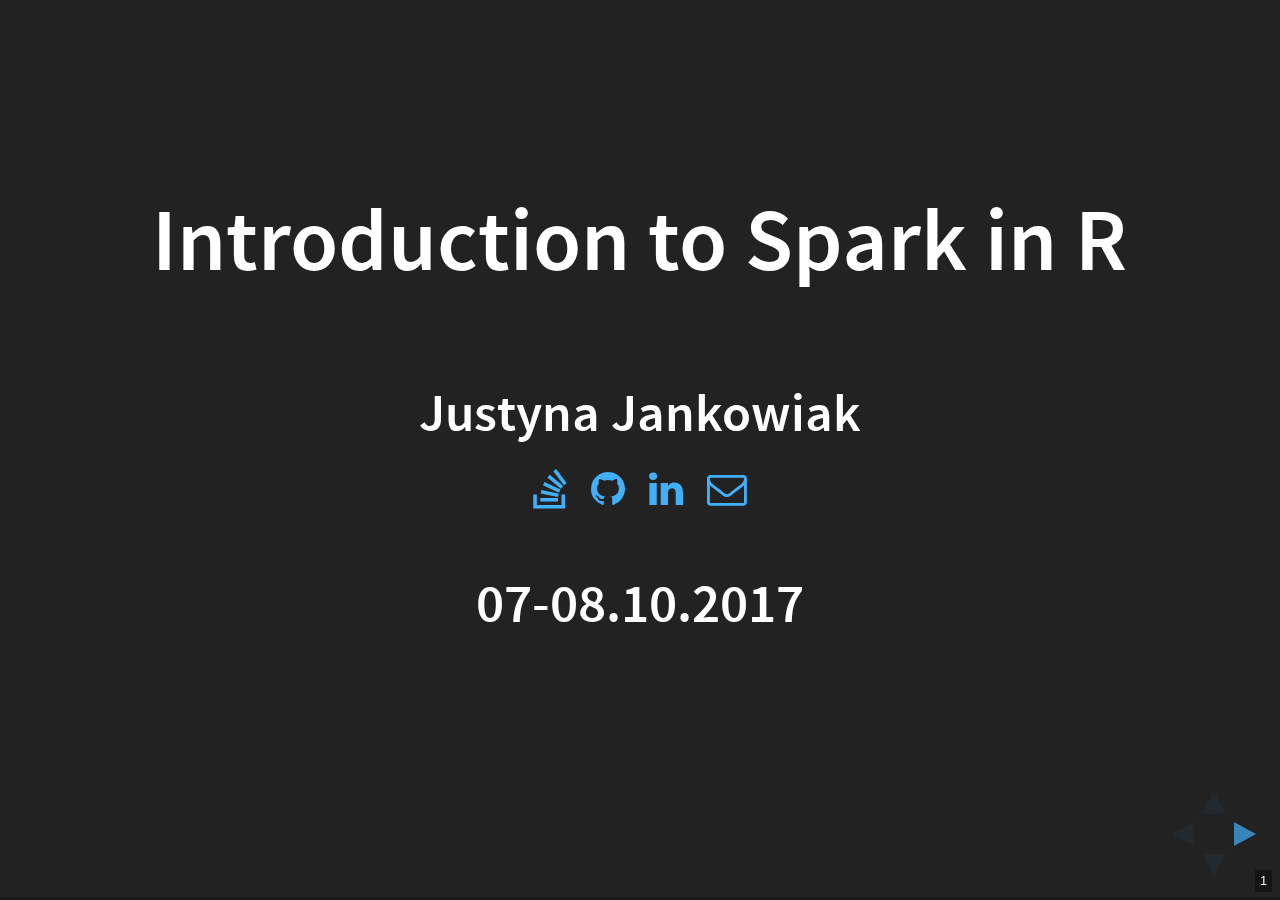
==== presentation/index.html @ 6b600271 "first commit" ====
<!DOCTYPE html>
<html>
<head>
  <meta charset="utf-8">
  <meta name="generator" content="pandoc">
  <meta name="author" content="" />
  <title>Introduction to Spark in R</title>
  <meta name="apple-mobile-web-app-capable" content="yes">
  <meta name="apple-mobile-web-app-status-bar-style" content="black-translucent">
  <meta name="viewport" content="width=device-width, initial-scale=1.0, maximum-scale=1.0, user-scalable=no, minimal-ui">
  <link rel="stylesheet" href="index_files/reveal.js-3.3.0.1/css/reveal.css"/>


<style type="text/css">
div.sourceCode { overflow-x: auto; }
table.sourceCode, tr.sourceCode, td.lineNumbers, td.sourceCode {
  margin: 0; padding: 0; vertical-align: baseline; border: none; }
table.sourceCode { width: 100%; line-height: 100%; }
td.lineNumbers { text-align: right; padding-right: 4px; padding-left: 4px; color: #aaaaaa; border-right: 1px solid #aaaaaa; }
td.sourceCode { padding-left: 5px; }
code > span.kw { color: #007020; font-weight: bold; } /* Keyword */
code > span.dt { color: #902000; } /* DataType */
code > span.dv { color: #40a070; } /* DecVal */
code > span.bn { color: #40a070; } /* BaseN */
code > span.fl { color: #40a070; } /* Float */
code > span.ch { color: #4070a0; } /* Char */
code > span.st { color: #4070a0; } /* String */
code > span.co { color: #60a0b0; font-style: italic; } /* Comment */
code > span.ot { color: #007020; } /* Other */
code > span.al { color: #ff0000; font-weight: bold; } /* Alert */
code > span.fu { color: #06287e; } /* Function */
code > span.er { color: #ff0000; font-weight: bold; } /* Error */
code > span.wa { color: #60a0b0; font-weight: bold; font-style: italic; } /* Warning */
code > span.cn { color: #880000; } /* Constant */
code > span.sc { color: #4070a0; } /* SpecialChar */
code > span.vs { color: #4070a0; } /* VerbatimString */
code > span.ss { color: #bb6688; } /* SpecialString */
code > span.im { } /* Import */
code > span.va { color: #19177c; } /* Variable */
code > span.cf { color: #007020; font-weight: bold; } /* ControlFlow */
code > span.op { color: #666666; } /* Operator */
code > span.bu { } /* BuiltIn */
code > span.ex { } /* Extension */
code > span.pp { color: #bc7a00; } /* Preprocessor */
code > span.at { color: #7d9029; } /* Attribute */
code > span.do { color: #ba2121; font-style: italic; } /* Documentation */
code > span.an { color: #60a0b0; font-weight: bold; font-style: italic; } /* Annotation */
code > span.cv { color: #60a0b0; font-weight: bold; font-style: italic; } /* CommentVar */
code > span.in { color: #60a0b0; font-weight: bold; font-style: italic; } /* Information */
</style>

<link rel="stylesheet" href="index_files/reveal.js-3.3.0.1/css/theme/black.css" id="theme">

<style type="text/css">
.reveal section img {
  background: rgba(255, 255, 255, 0.85);
}
</style>

  <!-- some tweaks to reveal css -->
  <style type="text/css">
    .reveal h1 { font-size: 2.0em; }
    .reveal h2 { font-size: 1.5em;  }
    .reveal h3 { font-size: 1.25em;	}
    .reveal h4 { font-size: 1em;	}

    .reveal .slides>section,
    .reveal .slides>section>section {
      padding: 0px 0px;
    }



    .reveal table {
      border-width: 1px;
      border-spacing: 2px;
      border-style: dotted;
      border-color: gray;
      border-collapse: collapse;
      font-size: 0.7em;
    }

    .reveal table th {
      border-width: 1px;
      padding-left: 10px;
      padding-right: 25px;
      font-weight: bold;
      border-style: dotted;
      border-color: gray;
    }

    .reveal table td {
      border-width: 1px;
      padding-left: 10px;
      padding-right: 25px;
      border-style: dotted;
      border-color: gray;
    }


  </style>

    <style type="text/css">code{white-space: pre;}</style>


<!-- Printing and PDF exports -->
<script id="paper-css" type="application/dynamic-css">

/* Default Print Stylesheet Template
   by Rob Glazebrook of CSSnewbie.com
   Last Updated: June 4, 2008

   Feel free (nay, compelled) to edit, append, and
   manipulate this file as you see fit. */


@media print {

	/* SECTION 1: Set default width, margin, float, and
	   background. This prevents elements from extending
	   beyond the edge of the printed page, and prevents
	   unnecessary background images from printing */
	html {
		background: #fff;
		width: auto;
		height: auto;
		overflow: visible;
	}
	body {
		background: #fff;
		font-size: 20pt;
		width: auto;
		height: auto;
		border: 0;
		margin: 0 5%;
		padding: 0;
		overflow: visible;
		float: none !important;
	}

	/* SECTION 2: Remove any elements not needed in print.
	   This would include navigation, ads, sidebars, etc. */
	.nestedarrow,
	.controls,
	.fork-reveal,
	.share-reveal,
	.state-background,
	.reveal .progress,
	.reveal .backgrounds {
		display: none !important;
	}

	/* SECTION 3: Set body font face, size, and color.
	   Consider using a serif font for readability. */
	body, p, td, li, div {
		font-size: 20pt!important;
		font-family: Georgia, "Times New Roman", Times, serif !important;
		color: #000;
	}

	/* SECTION 4: Set heading font face, sizes, and color.
	   Differentiate your headings from your body text.
	   Perhaps use a large sans-serif for distinction. */
	h1,h2,h3,h4,h5,h6 {
		color: #000!important;
		height: auto;
		line-height: normal;
		font-family: Georgia, "Times New Roman", Times, serif !important;
		text-shadow: 0 0 0 #000 !important;
		text-align: left;
		letter-spacing: normal;
	}
	/* Need to reduce the size of the fonts for printing */
	h1 { font-size: 28pt !important;  }
	h2 { font-size: 24pt !important; }
	h3 { font-size: 22pt !important; }
	h4 { font-size: 22pt !important; font-variant: small-caps; }
	h5 { font-size: 21pt !important; }
	h6 { font-size: 20pt !important; font-style: italic; }

	/* SECTION 5: Make hyperlinks more usable.
	   Ensure links are underlined, and consider appending
	   the URL to the end of the link for usability. */
	a:link,
	a:visited {
		color: #000 !important;
		font-weight: bold;
		text-decoration: underline;
	}
	/*
	.reveal a:link:after,
	.reveal a:visited:after {
		content: " (" attr(href) ") ";
		color: #222 !important;
		font-size: 90%;
	}
	*/


	/* SECTION 6: more reveal.js specific additions by @skypanther */
	ul, ol, div, p {
		visibility: visible;
		position: static;
		width: auto;
		height: auto;
		display: block;
		overflow: visible;
		margin: 0;
		text-align: left !important;
	}
	.reveal pre,
	.reveal table {
		margin-left: 0;
		margin-right: 0;
	}
	.reveal pre code {
		padding: 20px;
		border: 1px solid #ddd;
	}
	.reveal blockquote {
		margin: 20px 0;
	}
	.reveal .slides {
		position: static !important;
		width: auto !important;
		height: auto !important;

		left: 0 !important;
		top: 0 !important;
		margin-left: 0 !important;
		margin-top: 0 !important;
		padding: 0 !important;
		zoom: 1 !important;

		overflow: visible !important;
		display: block !important;

		text-align: left !important;
		-webkit-perspective: none;
		   -moz-perspective: none;
		    -ms-perspective: none;
		        perspective: none;

		-webkit-perspective-origin: 50% 50%;
		   -moz-perspective-origin: 50% 50%;
		    -ms-perspective-origin: 50% 50%;
		        perspective-origin: 50% 50%;
	}
	.reveal .slides section {
		visibility: visible !important;
		position: static !important;
		width: auto !important;
		height: auto !important;
		display: block !important;
		overflow: visible !important;

		left: 0 !important;
		top: 0 !important;
		margin-left: 0 !important;
		margin-top: 0 !important;
		padding: 60px 20px !important;
		z-index: auto !important;

		opacity: 1 !important;

		page-break-after: always !important;

		-webkit-transform-style: flat !important;
		   -moz-transform-style: flat !important;
		    -ms-transform-style: flat !important;
		        transform-style: flat !important;

		-webkit-transform: none !important;
		   -moz-transform: none !important;
		    -ms-transform: none !important;
		        transform: none !important;

		-webkit-transition: none !important;
		   -moz-transition: none !important;
		    -ms-transition: none !important;
		        transition: none !important;
	}
	.reveal .slides section.stack {
		padding: 0 !important;
	}
	.reveal section:last-of-type {
		page-break-after: avoid !important;
	}
	.reveal section .fragment {
		opacity: 1 !important;
		visibility: visible !important;

		-webkit-transform: none !important;
		   -moz-transform: none !important;
		    -ms-transform: none !important;
		        transform: none !important;
	}
	.reveal section img {
		display: block;
		margin: 15px 0px;
		background: rgba(255,255,255,1);
		border: 1px solid #666;
		box-shadow: none;
	}

	.reveal section small {
		font-size: 0.8em;
	}

}  
</script>


<script id="pdf-css" type="application/dynamic-css">
    
/**
 * This stylesheet is used to print reveal.js
 * presentations to PDF.
 *
 * https://github.com/hakimel/reveal.js#pdf-export
 */

* {
	-webkit-print-color-adjust: exact;
}

body {
	margin: 0 auto !important;
	border: 0;
	padding: 0;
	float: none !important;
	overflow: visible;
}

html {
	width: 100%;
	height: 100%;
	overflow: visible;
}

/* Remove any elements not needed in print. */
.nestedarrow,
.reveal .controls,
.reveal .progress,
.reveal .playback,
.reveal.overview,
.fork-reveal,
.share-reveal,
.state-background {
	display: none !important;
}

h1, h2, h3, h4, h5, h6 {
	text-shadow: 0 0 0 #000 !important;
}

.reveal pre code {
	overflow: hidden !important;
	font-family: Courier, 'Courier New', monospace !important;
}

ul, ol, div, p {
	visibility: visible;
	position: static;
	width: auto;
	height: auto;
	display: block;
	overflow: visible;
	margin: auto;
}
.reveal {
	width: auto !important;
	height: auto !important;
	overflow: hidden !important;
}
.reveal .slides {
	position: static;
	width: 100%;
	height: auto;

	left: auto;
	top: auto;
	margin: 0 !important;
	padding: 0 !important;

	overflow: visible;
	display: block;

	-webkit-perspective: none;
	   -moz-perspective: none;
	    -ms-perspective: none;
	        perspective: none;

	-webkit-perspective-origin: 50% 50%; /* there isn't a none/auto value but 50-50 is the default */
	   -moz-perspective-origin: 50% 50%;
	    -ms-perspective-origin: 50% 50%;
	        perspective-origin: 50% 50%;
}

.reveal .slides section {
	page-break-after: always !important;

	visibility: visible !important;
	position: relative !important;
	display: block !important;
	position: relative !important;

	margin: 0 !important;
	padding: 0 !important;
	box-sizing: border-box !important;
	min-height: 1px;

	opacity: 1 !important;

	-webkit-transform-style: flat !important;
	   -moz-transform-style: flat !important;
	    -ms-transform-style: flat !important;
	        transform-style: flat !important;

	-webkit-transform: none !important;
	   -moz-transform: none !important;
	    -ms-transform: none !important;
	        transform: none !important;
}

.reveal section.stack {
	margin: 0 !important;
	padding: 0 !important;
	page-break-after: avoid !important;
	height: auto !important;
	min-height: auto !important;
}

.reveal img {
	box-shadow: none;
}

.reveal .roll {
	overflow: visible;
	line-height: 1em;
}

/* Slide backgrounds are placed inside of their slide when exporting to PDF */
.reveal section .slide-background {
	display: block !important;
	position: absolute;
	top: 0;
	left: 0;
	width: 100%;
	z-index: -1;
}

/* All elements should be above the slide-background */
.reveal section>* {
	position: relative;
	z-index: 1;
}

/* Display slide speaker notes when 'showNotes' is enabled */
.reveal .speaker-notes-pdf {
	display: block;
	width: 100%;
	max-height: none;
	left: auto;
	top: auto;
	z-index: 100;
}

/* Display slide numbers when 'slideNumber' is enabled */
.reveal .slide-number-pdf {
	display: block;
	position: absolute;
	font-size: 14px;
}

</script>


<script>
var style = document.createElement( 'style' );
style.type = 'text/css';
var style_script_id = window.location.search.match( /print-pdf/gi ) ? 'pdf-css' : 'paper-css';
var style_script = document.getElementById(style_script_id).text;
style.innerHTML = style_script;
document.getElementsByTagName('head')[0].appendChild(style);
</script>

    <link href="index_files/font-awesome-4.5.0/css/font-awesome.min.css" rel="stylesheet" />
</head>
<body>
  <div class="reveal">
    <div class="slides">

<section>
    <h1 class="title">Introduction to Spark in R</h1>
  <h1 class="subtitle"><small><br>Justyna Jankowiak</small></h1>
    <h2 class="author"><small> <a href='https://stackoverflow.com/users/3477789/jjankowiak'><i class='fa fa-stack-overflow'></i></a>   <a href='https://github.com/jjankowiak'><i class='fa fa-github'></i></a>   <a href='https://www.linkedin.com/in/justynajankowiak/'><i class='fa fa-linkedin'></i></a>   <a href='mailto:just.jankowiak@gmail.com'><i class='fa fa-envelope-o'></i></a> </small><br></h2>
    <h3 class="date">07-08.10.2017</h3>
</section>

<section><section id="what-can-be-called-an-r-application" class="titleslide slide level1"><h1>What can be called an <br> (R) application?</h1></section><section id="what-can-be-called-an-r-application-1" class="slide level2">
<h1>What can be called an <br> (R) application?</h1>
<blockquote>
<p>An application program is a computer program designed to perform a group of coordinated functions, tasks, or activities for the benefit of the user.</p>
</blockquote>
<p>a spreadsheet, a web browser, a media player…</p>
<p>or an R executable code!</p>
<div class="sourceCode"><pre class="sourceCode r"><code class="sourceCode r"><span class="kw">source</span>(<span class="st">&#39;01_read_data.R&#39;</span>)
<span class="kw">source</span>(<span class="st">&#39;02_data_everything.R&#39;</span>)
<span class="kw">source</span>(<span class="st">&#39;03_send_data.R&#39;</span>)</code></pre></div>
</section></section>
<section><section id="what-is-the-development-speed-of-main-r-packages" class="titleslide slide level1"><h1>What is the development speed of main <br> R packages?</h1></section><section id="speed-of-r-development" class="slide level2">
<h1>Speed of R development?</h1>
<p><img src="https://raw.githubusercontent.com/MarcinKosinski/eRka10/master/img/speed2.png" alt="Thanks" /></p>
<p>Source: <a href="https://www.r-bloggers.com/why-should-you-backup-your-r-objects/">Why should you backup your R objects?</a> by <a href="http://github.com/pbiecek/">pbiecek</a></p>
</section><section id="speed-of-r-development-1" class="slide level2">
<h1>Speed of R development?</h1>
<p><img src="https://raw.githubusercontent.com/MarcinKosinski/eRka10/master/img/speed1.png" alt="Thanks" /></p>
<p>Source: <a href="https://www.r-bloggers.com/why-should-you-backup-your-r-objects/">Why should you backup your R objects?</a> by <a href="http://github.com/pbiecek/">pbiecek</a></p>
</section></section>
<section><section id="problems-of-using-r-applications" class="titleslide slide level1"><h1>Problems of using <br> (R) applications?</h1></section><section id="problems-of-using-r-applications-1" class="slide level2">
<h1>Problems of using <br> (R) applications?</h1>
<p><small> Are used in various environments on different platforms (development/production). <br> Each might have different</p>
<ul>
<li>base version of R</li>
<li>versions of R packages</li>
<li>versions of dependent software (java/spark)</li>
<li>global system variables</li>
</ul>
<p><strong>or lack of them</strong> </small></p>
<div class="sourceCode"><pre class="sourceCode r"><code class="sourceCode r"><span class="kw">data.frame</span>(
  <span class="dt">value =</span> <span class="kw">Sys.getenv</span>(
    <span class="kw">c</span>(<span class="st">&#39;JAVA_HOME&#39;</span>, <span class="st">&#39;LANG&#39;</span>, <span class="st">&#39;HADOOP_CONF_DIR&#39;</span>)))</code></pre></div>
<pre><code>##                       value
## JAVA_HOME                  
## LANG            en_US.UTF-8
## HADOOP_CONF_DIR</code></pre>
</section><section id="problems-of-using-r-applications-2" class="slide level2">
<h1>Problems of using <br> (R) applications?</h1>
<p><small> <a href="http://stackoverflow.com/questions/28432607/pandoc-version-1-12-3-or-higher-is-required-and-was-not-found-r-shiny"><i class='fa fa-stack-overflow'></i> pandoc version 1.12.3 or higher is required and was not found (R shiny)</a> </small></p>
<div class="sourceCode"><pre class="sourceCode r"><code class="sourceCode r"><span class="co"># pandoc version 1.12.3 or higher is required and was not found.</span></code></pre></div>
<p><a href="https://hub.docker.com/r/rocker/shiny/">rocker/shiny</a></p>
<div class="sourceCode"><pre class="sourceCode r"><code class="sourceCode r"><span class="kw">Sys.setenv</span>(<span class="dt">RSTUDIO_PANDOC=</span><span class="st">&quot;/opt/shiny-server/ext/pandoc&quot;</span>)</code></pre></div>
<div class="sourceCode"><pre class="sourceCode r"><code class="sourceCode r"><span class="kw">Sys.getenv</span>(<span class="st">&#39;RSTUDIO_PANDOC&#39;</span>)</code></pre></div>
<pre><code>## [1] &quot;/usr/lib/rstudio/bin/pandoc&quot;</code></pre>
<p><small> <a href="https://github.com/rocker-org/shiny/issues/17"><i class='fa fa-github'></i> rmarkdown::render freezes because pandoc freezes when LC_ALL and LANG are unset</a> </small></p>
</section><section id="problems-of-using-r-applications-3" class="slide level2">
<h1>Problems of using <br> (R) applications?</h1>
<p>Code example - <a href="http://stackoverflow.com/questions/39231807/cant-gather-tibble-in-r"><i class='fa fa-stack-overflow'></i> Can’t gather tibble in R</a></p>
<div class="sourceCode"><pre class="sourceCode r"><code class="sourceCode r"><span class="kw">library</span>(tidyr) <span class="co"># dplyr 0.4.2</span>
iris %&gt;%
<span class="st">  </span><span class="kw">select</span>(-Sepal.Width) %&gt;%
<span class="st">  </span><span class="kw">gather</span>(Species) %&gt;%<span class="st"> </span>head
  Species      Species value
<span class="dv">1</span>  setosa Sepal.Length   <span class="fl">5.1</span>
<span class="dv">2</span>  setosa Sepal.Length   <span class="fl">4.9</span>
<span class="dv">3</span>  setosa Sepal.Length   <span class="fl">4.7</span>
<span class="dv">4</span>  setosa Sepal.Length   <span class="fl">4.6</span>
<span class="dv">5</span>  setosa Sepal.Length   <span class="fl">5.0</span>
<span class="dv">6</span>  setosa Sepal.Length   <span class="fl">5.4</span></code></pre></div>
<div class="sourceCode"><pre class="sourceCode r"><code class="sourceCode r"><span class="kw">library</span>(tidyr) <span class="co"># dplyr 0.4.3</span>
Error:<span class="st"> </span>Each variable must have a unique name.
Problem variables:<span class="st"> &#39;Species&#39;</span></code></pre></div>
</section><section id="problems-of-using-r-applications-4" class="slide level2">
<h1>Problems of using <br> (R) applications?</h1>
<p>Object example</p>
<p><small>created in one version of ggplot can’t be printed in another.</small></p>
<div class="sourceCode"><pre class="sourceCode r"><code class="sourceCode r"><span class="kw">library</span>(ggplot2)
<span class="kw">library</span>(archivist)
archivist::<span class="kw">aread</span>(<span class="st">&#39;pbiecek/archivist/scripts/packDev/923ec99f79cce099408d4973471dd30d&#39;</span>)</code></pre></div>
<div class="sourceCode"><pre class="sourceCode r"><code class="sourceCode r">Error in <span class="kw">FUN</span>(X[[i]], ...) :<span class="st"> </span>attempt to apply non-function
<span class="dv">5</span>. <span class="kw">FUN</span>(X[[i]], ...)
<span class="dv">4</span>. <span class="kw">lapply</span>(layers, function(y) y$<span class="kw">layer_data</span>(plot$data))
<span class="dv">3</span>. <span class="kw">ggplot_build</span>(x)
<span class="dv">2</span>. <span class="kw">print.ggplot</span>(x)
<span class="dv">1</span>. function (x, ...) <span class="kw">UseMethod</span>(<span class="st">&quot;print&quot;</span>)(x)</code></pre></div>
<p><small> <a href="https://github.com/pbiecek/archivist/blob/master/R/restoreLibraries.R"><i class='fa fa-github'></i> Small solution is to restore libraries from session in which the object was created.</a> </small></p>
</section><section id="problems-of-using-r-applications-5" class="slide level2">
<h1>Problems of using <br> (R) applications?</h1>
<p>Dependent software example</p>
<p><small> <a href="http://stackoverflow.com/questions/30394563/cant-install-git2r-nor-devtools-r-packages-on-centos-7-0-64-bit"><i class='fa fa-stack-overflow'></i> Can’t install git2r nor devtools R packages on centOS 7.0 64 bit</a> </small></p>
<div class="sourceCode"><pre class="sourceCode bash"><code class="sourceCode bash"><span class="kw">configure</span>: error: OpenSSL library required
<span class="kw">See</span> <span class="kw">`config.log</span><span class="st">&#39; for more details</span>
<span class="st">ERROR: configuration failed for package ‘git2r’</span>
<span class="st">* removing ‘/usr/lib64/R/library/git2r’</span>
<span class="st">ERROR: dependency ‘git2r’ is not available for package ‘devtools’</span>
<span class="st">* removing ‘/usr/lib64/R/library/devtools’</span></code></pre></div>
<p>Lack of OpenSSL</p>
<div class="sourceCode"><pre class="sourceCode bash"><code class="sourceCode bash"><span class="kw">yum</span> install openssl-devel</code></pre></div>
</section></section>
<section><section id="docker" class="titleslide slide level1"><h1>Docker</h1></section><section id="what-is-docker" class="slide level2">
<h1>What is Docker?</h1>
<p>Package your application into a standardized unit for software development</p>
<blockquote>
<p>Docker containers wrap a piece of software in a complete filesystem that contains everything needed to run: code, runtime, system tools, system libraries – anything that can be installed on a server. This guarantees that the software will always run the same, regardless of its environment.</p>
</blockquote>
</section><section id="dockers-architecture" class="slide level2">
<h1>Docker’s architecture</h1>
<p><img src="https://raw.githubusercontent.com/MarcinKosinski/eRka10/master/img/docker2.svg" alt="Thanks" /></p>
<p>Source: <a href="https://docs.docker.com/engine/understanding-docker/#/what-is-docker-s-architecture">What is Docker’s architecture?</a></p>
</section><section id="basic-commands" class="slide level2">
<h1>Basic commands</h1>
<div class="sourceCode"><pre class="sourceCode bash"><code class="sourceCode bash"><span class="kw">docker</span> build -t tag path <span class="co"># build locally</span>
<span class="kw">docker</span> push -t <span class="co"># to Docker registry</span>
<span class="kw">docker</span> pull -t
<span class="kw">docker</span> run -it / -d <span class="co"># run Docker</span>
<span class="kw">docker</span> images <span class="co"># show downloaded Dockers</span>
<span class="kw">docker</span> ps <span class="co"># show running Dockers</span>
<span class="kw">docker</span> rmi <span class="co"># remove Docker</span></code></pre></div>
</section></section>
<section><section id="what-might-be-rocker" class="titleslide slide level1"><h1>What might be Rocker?</h1></section><section id="using-useful-rockersdockers" class="slide level2">
<h1>Using (useful) Rockers/Dockers</h1>
<p><small> Because using is simple than creating. </small></p>
<p><a href="https://www.bioconductor.org/help/docker/">Docker containers for Bioconductor</a></p>
<div class="sourceCode"><pre class="sourceCode bash"><code class="sourceCode bash"><span class="kw">docker</span> run -ti bioconductor/devel_base R</code></pre></div>
<p><a href="https://hub.docker.com/u/rocker/">Rocker - R configurations for Docker</a></p>
<div class="sourceCode"><pre class="sourceCode bash"><code class="sourceCode bash"><span class="kw">docker</span> run -d -p 8787:8787 rocker/rstudio</code></pre></div>
<div class="sourceCode"><pre class="sourceCode bash"><code class="sourceCode bash"><span class="kw">docker</span> run -d -p 80:3838 \
    -v /srv/shinyapps/:/srv/shiny-server/ \
    -v /srv/shinylog/:/var/log/ \
    rocker/shiny</code></pre></div>
</section><section id="creating-dockersrockers" class="slide level2">
<h1>Creating Dockers/Rockers</h1>
<p><a href="https://hub.docker.com/r/rocker/hadleyverse/~/dockerfile/">rocker/hadleyverse/Dockerfile</a></p>
<p>rocker/rstudio</p>
<div class="sourceCode"><pre class="sourceCode bash"><code class="sourceCode bash"><span class="co">## Start with the official rocker image providing &#39;base R&#39;</span>
<span class="kw">FROM</span> r-base:latest
<span class="kw">...</span></code></pre></div>
<p>rocker/r-base</p>
<div class="sourceCode"><pre class="sourceCode bash"><code class="sourceCode bash"><span class="kw">FROM</span> debian:testing</code></pre></div>
</section><section id="bigger-example" class="slide level2">
<h1>Bigger example</h1>
<p><small><a href="http://mi2.mini.pw.edu.pl:3838/CzasDojazdu/en/">CzasDojazdu</a> - <a href="https://github.com/mi2-warsaw/CzasDojazdu/blob/master/Dockerfile">Dockerfile</a></small></p>
<div class="sourceCode"><pre class="sourceCode bash"><code class="sourceCode bash"><span class="kw">FROM</span> rocker/hadleyverse:latest
<span class="kw">MAINTAINER</span> Marcin Kosiński <span class="st">&quot;m.p.kosinski@gmail.com&quot;</span>
<span class="kw">RUN</span> R -e <span class="st">&quot;install.packages(&#39;shinydashboard&#39;,</span>
<span class="st">                repos=&#39;https://cran.rstudio.com/&#39;)&quot;</span>
<span class="kw">...</span>
<span class="kw">RUN</span> mkdir -p app/Rscripts app/dane app/dicts

<span class="kw">ADD</span> Rscripts /app/Rscripts
<span class="kw">ADD</span> dane /app/dane
<span class="kw">ADD</span> dicts /app/dicts
<span class="kw">ADD</span> 000_runme.R /app/

<span class="kw">VOLUME</span> /srv/shiny-server/CzasDojazdu/
<span class="kw">WORKDIR</span> /app
<span class="kw">CMD</span> R -f /app/000_runme.R</code></pre></div>
</section><section id="overall-benefits" class="slide level2">
<h1>Overall benefits</h1>
<p><img src="https://raw.githubusercontent.com/MarcinKosinski/eRka10/master/img/docker1.jpg" alt="Thanks" /></p>
</section></section>
<section><section id="get-started-with-docker" class="titleslide slide level1"><h1><a href="https://www.docker.com/products/docker#/linux">Get started with Docker</a></h1></section><section id="get-started-with-docker-1" class="slide level2">
<h1><a href="https://www.docker.com/products/docker#/linux">Get started with Docker</a></h1>
<p><img src="https://raw.githubusercontent.com/MarcinKosinski/eRka10/master/img/thanks.png" alt="Thanks" /></p>
<p>More on R bloggers: <a href="https://www.r-bloggers.com/r-3-3-0-is-another-motivation-for-docker/">R 3.3.0 is another motivation for Docker</a></p>
</section><section id="potential-question---docker-vs-virtual-machine" class="slide level2">
<h1>Potential question - Docker vs Virtual Machine</h1>
<p><small> <a href="http://stackoverflow.com/questions/16047306/how-is-docker-different-from-a-normal-virtual-machine"><i class='fa fa-stack-overflow'></i> How is Docker different from a normal virtual machine?</a> </small></p>
<p><small> <a href="https://blog.docker.com/2016/05/vm-or-containers/"><i class='fa fa-comment'></i> So, when do you use a Container or VM?</a> </small></p>
<p><small> <a href="https://devops.com/2014/11/24/docker-vs-vms/"><i class='fa fa-comment'></i> Docker vs VMs</a> </small></p>
</section><section id="potential-question---docker-on-windows" class="slide level2">
<h1>Potential question - Docker on Windows</h1>
<p><small> <a href="https://docs.docker.com/engine/installation/windows/"><i class='fa fa-comment'></i> Docker for Windows</a> </small></p>
<p><small> <a href="https://docs.docker.com/docker-for-windows/"><i class='fa fa-comment'></i> Getting Started with Docker for Windows</a> </small></p>
</section></section>
    </div>
  </div>

  <script src="index_files/reveal.js-3.3.0.1/lib/js/head.min.js"></script>
  <script src="index_files/reveal.js-3.3.0.1/js/reveal.js"></script>

  <script>

      // Full list of configuration options available at:
      // https://github.com/hakimel/reveal.js#configuration
      Reveal.initialize({
        // Display the page number of the current slide
        slideNumber: true,
        // Push each slide change to the browser history
        history: true,
        // Vertical centering of slides
        center: true,
        // Opens links in an iframe preview overlay
        previewLinks: true,
        // Transition style
        transition: 'default', // none/fade/slide/convex/concave/zoom
        // Transition style for full page slide backgrounds
        backgroundTransition: 'default', // none/fade/slide/convex/concave/zoom



        // Optional reveal.js plugins
        dependencies: [
        ]
      });
    </script>
  <!-- dynamically load mathjax for compatibility with self-contained -->
  <script>
    (function () {
      var script = document.createElement("script");
      script.type = "text/javascript";
      script.src  = "https://mathjax.rstudio.com/latest/MathJax.js?config=TeX-AMS-MML_HTMLorMML";
      document.getElementsByTagName("head")[0].appendChild(script);
    })();
  </script>

<script>
  (function() {
    if (window.jQuery) {
      Reveal.addEventListener( 'slidechanged', function(event) {  
        window.jQuery(event.previousSlide).trigger('hidden');
        window.jQuery(event.currentSlide).trigger('shown');
      });
    }
  })();
</script>


  </body>
</html>
---- presentation/index_files/reveal.js-3.3.0.1/css/reveal.css ----
/*!
 * reveal.js
 * http://lab.hakim.se/reveal-js
 * MIT licensed
 *
 * Copyright (C) 2016 Hakim El Hattab, http://hakim.se
 */
/*********************************************
 * RESET STYLES
 *********************************************/
html, body, .reveal div, .reveal span, .reveal applet, .reveal object, .reveal iframe,
.reveal h1, .reveal h2, .reveal h3, .reveal h4, .reveal h5, .reveal h6, .reveal p, .reveal blockquote, .reveal pre,
.reveal a, .reveal abbr, .reveal acronym, .reveal address, .reveal big, .reveal cite, .reveal code,
.reveal del, .reveal dfn, .reveal em, .reveal img, .reveal ins, .reveal kbd, .reveal q, .reveal s, .reveal samp,
.reveal small, .reveal strike, .reveal strong, .reveal sub, .reveal sup, .reveal tt, .reveal var,
.reveal b, .reveal u, .reveal center,
.reveal dl, .reveal dt, .reveal dd, .reveal ol, .reveal ul, .reveal li,
.reveal fieldset, .reveal form, .reveal label, .reveal legend,
.reveal table, .reveal caption, .reveal tbody, .reveal tfoot, .reveal thead, .reveal tr, .reveal th, .reveal td,
.reveal article, .reveal aside, .reveal canvas, .reveal details, .reveal embed,
.reveal figure, .reveal figcaption, .reveal footer, .reveal header, .reveal hgroup,
.reveal menu, .reveal nav, .reveal output, .reveal ruby, .reveal section, .reveal summary,
.reveal time, .reveal mark, .reveal audio, .reveal video {
  margin: 0;
  padding: 0;
  border: 0;
  font-size: 100%;
  font: inherit;
  vertical-align: baseline; }

.reveal article, .reveal aside, .reveal details, .reveal figcaption, .reveal figure,
.reveal footer, .reveal header, .reveal hgroup, .reveal menu, .reveal nav, .reveal section {
  display: block; }

/*********************************************
 * GLOBAL STYLES
 *********************************************/
html,
body {
  width: 100%;
  height: 100%;
  overflow: hidden; }

body {
  position: relative;
  line-height: 1;
  background-color: #fff;
  color: #000; }

/*********************************************
 * VIEW FRAGMENTS
 *********************************************/
.reveal .slides section .fragment {
  opacity: 0;
  visibility: hidden;
  -webkit-transition: all .2s ease;
          transition: all .2s ease; }
  .reveal .slides section .fragment.visible {
    opacity: 1;
    visibility: visible; }

.reveal .slides section .fragment.grow {
  opacity: 1;
  visibility: visible; }
  .reveal .slides section .fragment.grow.visible {
    -webkit-transform: scale(1.3);
            transform: scale(1.3); }

.reveal .slides section .fragment.shrink {
  opacity: 1;
  visibility: visible; }
  .reveal .slides section .fragment.shrink.visible {
    -webkit-transform: scale(0.7);
            transform: scale(0.7); }

.reveal .slides section .fragment.zoom-in {
  -webkit-transform: scale(0.1);
          transform: scale(0.1); }
  .reveal .slides section .fragment.zoom-in.visible {
    -webkit-transform: none;
            transform: none; }

.reveal .slides section .fragment.fade-out {
  opacity: 1;
  visibility: visible; }
  .reveal .slides section .fragment.fade-out.visible {
    opacity: 0;
    visibility: hidden; }

.reveal .slides section .fragment.semi-fade-out {
  opacity: 1;
  visibility: visible; }
  .reveal .slides section .fragment.semi-fade-out.visible {
    opacity: 0.5;
    visibility: visible; }

.reveal .slides section .fragment.strike {
  opacity: 1;
  visibility: visible; }
  .reveal .slides section .fragment.strike.visible {
    text-decoration: line-through; }

.reveal .slides section .fragment.fade-up {
  -webkit-transform: translate(0, 20%);
          transform: translate(0, 20%); }
  .reveal .slides section .fragment.fade-up.visible {
    -webkit-transform: translate(0, 0);
            transform: translate(0, 0); }

.reveal .slides section .fragment.fade-down {
  -webkit-transform: translate(0, -20%);
          transform: translate(0, -20%); }
  .reveal .slides section .fragment.fade-down.visible {
    -webkit-transform: translate(0, 0);
            transform: translate(0, 0); }

.reveal .slides section .fragment.fade-right {
  -webkit-transform: translate(-20%, 0);
          transform: translate(-20%, 0); }
  .reveal .slides section .fragment.fade-right.visible {
    -webkit-transform: translate(0, 0);
            transform: translate(0, 0); }

.reveal .slides section .fragment.fade-left {
  -webkit-transform: translate(20%, 0);
          transform: translate(20%, 0); }
  .reveal .slides section .fragment.fade-left.visible {
    -webkit-transform: translate(0, 0);
            transform: translate(0, 0); }

.reveal .slides section .fragment.current-visible {
  opacity: 0;
  visibility: hidden; }
  .reveal .slides section .fragment.current-visible.current-fragment {
    opacity: 1;
    visibility: visible; }

.reveal .slides section .fragment.highlight-red,
.reveal .slides section .fragment.highlight-current-red,
.reveal .slides section .fragment.highlight-green,
.reveal .slides section .fragment.highlight-current-green,
.reveal .slides section .fragment.highlight-blue,
.reveal .slides section .fragment.highlight-current-blue {
  opacity: 1;
  visibility: visible; }

.reveal .slides section .fragment.highlight-red.visible {
  color: #ff2c2d; }

.reveal .slides section .fragment.highlight-green.visible {
  color: #17ff2e; }

.reveal .slides section .fragment.highlight-blue.visible {
  color: #1b91ff; }

.reveal .slides section .fragment.highlight-current-red.current-fragment {
  color: #ff2c2d; }

.reveal .slides section .fragment.highlight-current-green.current-fragment {
  color: #17ff2e; }

.reveal .slides section .fragment.highlight-current-blue.current-fragment {
  color: #1b91ff; }

/*********************************************
 * DEFAULT ELEMENT STYLES
 *********************************************/
/* Fixes issue in Chrome where italic fonts did not appear when printing to PDF */
.reveal:after {
  content: '';
  font-style: italic; }

.reveal iframe {
  z-index: 1; }

/** Prevents layering issues in certain browser/transition combinations */
.reveal a {
  position: relative; }

.reveal .stretch {
  max-width: none;
  max-height: none; }

.reveal pre.stretch code {
  height: 100%;
  max-height: 100%;
  box-sizing: border-box; }

/*********************************************
 * CONTROLS
 *********************************************/
.reveal .controls {
  display: none;
  position: fixed;
  width: 110px;
  height: 110px;
  z-index: 30;
  right: 10px;
  bottom: 10px;
  -webkit-user-select: none; }

.reveal .controls button {
  padding: 0;
  position: absolute;
  opacity: 0.05;
  width: 0;
  height: 0;
  background-color: transparent;
  border: 12px solid transparent;
  -webkit-transform: scale(0.9999);
          transform: scale(0.9999);
  -webkit-transition: all 0.2s ease;
          transition: all 0.2s ease;
  -webkit-appearance: none;
  -webkit-tap-highlight-color: transparent; }

.reveal .controls .enabled {
  opacity: 0.7;
  cursor: pointer; }

.reveal .controls .enabled:active {
  margin-top: 1px; }

.reveal .controls .navigate-left {
  top: 42px;
  border-right-width: 22px;
  border-right-color: #000; }

.reveal .controls .navigate-left.fragmented {
  opacity: 0.3; }

.reveal .controls .navigate-right {
  left: 74px;
  top: 42px;
  border-left-width: 22px;
  border-left-color: #000; }

.reveal .controls .navigate-right.fragmented {
  opacity: 0.3; }

.reveal .controls .navigate-up {
  left: 42px;
  border-bottom-width: 22px;
  border-bottom-color: #000; }

.reveal .controls .navigate-up.fragmented {
  opacity: 0.3; }

.reveal .controls .navigate-down {
  left: 42px;
  top: 74px;
  border-top-width: 22px;
  border-top-color: #000; }

.reveal .controls .navigate-down.fragmented {
  opacity: 0.3; }

/*********************************************
 * PROGRESS BAR
 *********************************************/
.reveal .progress {
  position: fixed;
  display: none;
  height: 3px;
  width: 100%;
  bottom: 0;
  left: 0;
  z-index: 10;
  background-color: rgba(0, 0, 0, 0.2); }

.reveal .progress:after {
  content: '';
  display: block;
  position: absolute;
  height: 20px;
  width: 100%;
  top: -20px; }

.reveal .progress span {
  display: block;
  height: 100%;
  width: 0px;
  background-color: #000;
  -webkit-transition: width 800ms cubic-bezier(0.26, 0.86, 0.44, 0.985);
          transition: width 800ms cubic-bezier(0.26, 0.86, 0.44, 0.985); }

/*********************************************
 * SLIDE NUMBER
 *********************************************/
.reveal .slide-number {
  position: fixed;
  display: block;
  right: 8px;
  bottom: 8px;
  z-index: 31;
  font-family: Helvetica, sans-serif;
  font-size: 12px;
  line-height: 1;
  color: #fff;
  background-color: rgba(0, 0, 0, 0.4);
  padding: 5px; }

.reveal .slide-number-delimiter {
  margin: 0 3px; }

/*********************************************
 * SLIDES
 *********************************************/
.reveal {
  position: relative;
  width: 100%;
  height: 100%;
  overflow: hidden;
  -ms-touch-action: none;
      touch-action: none; }

.reveal .slides {
  position: absolute;
  width: 100%;
  height: 100%;
  top: 0;
  right: 0;
  bottom: 0;
  left: 0;
  margin: auto;
  overflow: visible;
  z-index: 1;
  text-align: center;
  -webkit-perspective: 600px;
          perspective: 600px;
  -webkit-perspective-origin: 50% 40%;
          perspective-origin: 50% 40%; }

.reveal .slides > section {
  -ms-perspective: 600px; }

.reveal .slides > section,
.reveal .slides > section > section {
  display: none;
  position: absolute;
  width: 100%;
  padding: 20px 0px;
  z-index: 10;
  -webkit-transform-style: preserve-3d;
          transform-style: preserve-3d;
  -webkit-transition: -webkit-transform-origin 800ms cubic-bezier(0.26, 0.86, 0.44, 0.985), -webkit-transform 800ms cubic-bezier(0.26, 0.86, 0.44, 0.985), visibility 800ms cubic-bezier(0.26, 0.86, 0.44, 0.985), opacity 800ms cubic-bezier(0.26, 0.86, 0.44, 0.985);
          transition: transform-origin 800ms cubic-bezier(0.26, 0.86, 0.44, 0.985), transform 800ms cubic-bezier(0.26, 0.86, 0.44, 0.985), visibility 800ms cubic-bezier(0.26, 0.86, 0.44, 0.985), opacity 800ms cubic-bezier(0.26, 0.86, 0.44, 0.985); }

/* Global transition speed settings */
.reveal[data-transition-speed="fast"] .slides section {
  -webkit-transition-duration: 400ms;
          transition-duration: 400ms; }

.reveal[data-transition-speed="slow"] .slides section {
  -webkit-transition-duration: 1200ms;
          transition-duration: 1200ms; }

/* Slide-specific transition speed overrides */
.reveal .slides section[data-transition-speed="fast"] {
  -webkit-transition-duration: 400ms;
          transition-duration: 400ms; }

.reveal .slides section[data-transition-speed="slow"] {
  -webkit-transition-duration: 1200ms;
          transition-duration: 1200ms; }

.reveal .slides > section.stack {
  padding-top: 0;
  padding-bottom: 0; }

.reveal .slides > section.present,
.reveal .slides > section > section.present {
  display: block;
  z-index: 11;
  opacity: 1; }

.reveal.center,
.reveal.center .slides,
.reveal.center .slides section {
  min-height: 0 !important; }

/* Don't allow interaction with invisible slides */
.reveal .slides > section.future,
.reveal .slides > section > section.future,
.reveal .slides > section.past,
.reveal .slides > section > section.past {
  pointer-events: none; }

.reveal.overview .slides > section,
.reveal.overview .slides > section > section {
  pointer-events: auto; }

.reveal .slides > section.past,
.reveal .slides > section.future,
.reveal .slides > section > section.past,
.reveal .slides > section > section.future {
  opacity: 0; }

/*********************************************
 * Mixins for readability of transitions
 *********************************************/
/*********************************************
 * SLIDE TRANSITION
 * Aliased 'linear' for backwards compatibility
 *********************************************/
.reveal.slide section {
  -webkit-backface-visibility: hidden;
          backface-visibility: hidden; }

.reveal .slides > section[data-transition=slide].past,
.reveal .slides > section[data-transition~=slide-out].past,
.reveal.slide .slides > section:not([data-transition]).past {
  -webkit-transform: translate(-150%, 0);
          transform: translate(-150%, 0); }

.reveal .slides > section[data-transition=slide].future,
.reveal .slides > section[data-transition~=slide-in].future,
.reveal.slide .slides > section:not([data-transition]).future {
  -webkit-transform: translate(150%, 0);
          transform: translate(150%, 0); }

.reveal .slides > section > section[data-transition=slide].past,
.reveal .slides > section > section[data-transition~=slide-out].past,
.reveal.slide .slides > section > section:not([data-transition]).past {
  -webkit-transform: translate(0, -150%);
          transform: translate(0, -150%); }

.reveal .slides > section > section[data-transition=slide].future,
.reveal .slides > section > section[data-transition~=slide-in].future,
.reveal.slide .slides > section > section:not([data-transition]).future {
  -webkit-transform: translate(0, 150%);
          transform: translate(0, 150%); }

.reveal.linear section {
  -webkit-backface-visibility: hidden;
          backface-visibility: hidden; }

.reveal .slides > section[data-transition=linear].past,
.reveal .slides > section[data-transition~=linear-out].past,
.reveal.linear .slides > section:not([data-transition]).past {
  -webkit-transform: translate(-150%, 0);
          transform: translate(-150%, 0); }

.reveal .slides > section[data-transition=linear].future,
.reveal .slides > section[data-transition~=linear-in].future,
.reveal.linear .slides > section:not([data-transition]).future {
  -webkit-transform: translate(150%, 0);
          transform: translate(150%, 0); }

.reveal .slides > section > section[data-transition=linear].past,
.reveal .slides > section > section[data-transition~=linear-out].past,
.reveal.linear .slides > section > section:not([data-transition]).past {
  -webkit-transform: translate(0, -150%);
          transform: translate(0, -150%); }

.reveal .slides > section > section[data-transition=linear].future,
.reveal .slides > section > section[data-transition~=linear-in].future,
.reveal.linear .slides > section > section:not([data-transition]).future {
  -webkit-transform: translate(0, 150%);
          transform: translate(0, 150%); }

/*********************************************
 * CONVEX TRANSITION
 * Aliased 'default' for backwards compatibility
 *********************************************/
.reveal .slides > section[data-transition=default].past,
.reveal .slides > section[data-transition~=default-out].past,
.reveal.default .slides > section:not([data-transition]).past {
  -webkit-transform: translate3d(-100%, 0, 0) rotateY(-90deg) translate3d(-100%, 0, 0);
          transform: translate3d(-100%, 0, 0) rotateY(-90deg) translate3d(-100%, 0, 0); }

.reveal .slides > section[data-transition=default].future,
.reveal .slides > section[data-transition~=default-in].future,
.reveal.default .slides > section:not([data-transition]).future {
  -webkit-transform: translate3d(100%, 0, 0) rotateY(90deg) translate3d(100%, 0, 0);
          transform: translate3d(100%, 0, 0) rotateY(90deg) translate3d(100%, 0, 0); }

.reveal .slides > section > section[data-transition=default].past,
.reveal .slides > section > section[data-transition~=default-out].past,
.reveal.default .slides > section > section:not([data-transition]).past {
  -webkit-transform: translate3d(0, -300px, 0) rotateX(70deg) translate3d(0, -300px, 0);
          transform: translate3d(0, -300px, 0) rotateX(70deg) translate3d(0, -300px, 0); }

.reveal .slides > section > section[data-transition=default].future,
.reveal .slides > section > section[data-transition~=default-in].future,
.reveal.default .slides > section > section:not([data-transition]).future {
  -webkit-transform: translate3d(0, 300px, 0) rotateX(-70deg) translate3d(0, 300px, 0);
          transform: translate3d(0, 300px, 0) rotateX(-70deg) translate3d(0, 300px, 0); }

.reveal .slides > section[data-transition=convex].past,
.reveal .slides > section[data-transition~=convex-out].past,
.reveal.convex .slides > section:not([data-transition]).past {
  -webkit-transform: translate3d(-100%, 0, 0) rotateY(-90deg) translate3d(-100%, 0, 0);
          transform: translate3d(-100%, 0, 0) rotateY(-90deg) translate3d(-100%, 0, 0); }

.reveal .slides > section[data-transition=convex].future,
.reveal .slides > section[data-transition~=convex-in].future,
.reveal.convex .slides > section:not([data-transition]).future {
  -webkit-transform: translate3d(100%, 0, 0) rotateY(90deg) translate3d(100%, 0, 0);
          transform: translate3d(100%, 0, 0) rotateY(90deg) translate3d(100%, 0, 0); }

.reveal .slides > section > section[data-transition=convex].past,
.reveal .slides > section > section[data-transition~=convex-out].past,
.reveal.convex .slides > section > section:not([data-transition]).past {
  -webkit-transform: translate3d(0, -300px, 0) rotateX(70deg) translate3d(0, -300px, 0);
          transform: translate3d(0, -300px, 0) rotateX(70deg) translate3d(0, -300px, 0); }

.reveal .slides > section > section[data-transition=convex].future,
.reveal .slides > section > section[data-transition~=convex-in].future,
.reveal.convex .slides > section > section:not([data-transition]).future {
  -webkit-transform: translate3d(0, 300px, 0) rotateX(-70deg) translate3d(0, 300px, 0);
          transform: translate3d(0, 300px, 0) rotateX(-70deg) translate3d(0, 300px, 0); }

/*********************************************
 * CONCAVE TRANSITION
 *********************************************/
.reveal .slides > section[data-transition=concave].past,
.reveal .slides > section[data-transition~=concave-out].past,
.reveal.concave .slides > section:not([data-transition]).past {
  -webkit-transform: translate3d(-100%, 0, 0) rotateY(90deg) translate3d(-100%, 0, 0);
          transform: translate3d(-100%, 0, 0) rotateY(90deg) translate3d(-100%, 0, 0); }

.reveal .slides > section[data-transition=concave].future,
.reveal .slides > section[data-transition~=concave-in].future,
.reveal.concave .slides > section:not([data-transition]).future {
  -webkit-transform: translate3d(100%, 0, 0) rotateY(-90deg) translate3d(100%, 0, 0);
          transform: translate3d(100%, 0, 0) rotateY(-90deg) translate3d(100%, 0, 0); }

.reveal .slides > section > section[data-transition=concave].past,
.reveal .slides > section > section[data-transition~=concave-out].past,
.reveal.concave .slides > section > section:not([data-transition]).past {
  -webkit-transform: translate3d(0, -80%, 0) rotateX(-70deg) translate3d(0, -80%, 0);
          transform: translate3d(0, -80%, 0) rotateX(-70deg) translate3d(0, -80%, 0); }

.reveal .slides > section > section[data-transition=concave].future,
.reveal .slides > section > section[data-transition~=concave-in].future,
.reveal.concave .slides > section > section:not([data-transition]).future {
  -webkit-transform: translate3d(0, 80%, 0) rotateX(70deg) translate3d(0, 80%, 0);
          transform: translate3d(0, 80%, 0) rotateX(70deg) translate3d(0, 80%, 0); }

/*********************************************
 * ZOOM TRANSITION
 *********************************************/
.reveal .slides section[data-transition=zoom],
.reveal.zoom .slides section:not([data-transition]) {
  -webkit-transition-timing-function: ease;
          transition-timing-function: ease; }

.reveal .slides > section[data-transition=zoom].past,
.reveal .slides > section[data-transition~=zoom-out].past,
.reveal.zoom .slides > section:not([data-transition]).past {
  visibility: hidden;
  -webkit-transform: scale(16);
          transform: scale(16); }

.reveal .slides > section[data-transition=zoom].future,
.reveal .slides > section[data-transition~=zoom-in].future,
.reveal.zoom .slides > section:not([data-transition]).future {
  visibility: hidden;
  -webkit-transform: scale(0.2);
          transform: scale(0.2); }

.reveal .slides > section > section[data-transition=zoom].past,
.reveal .slides > section > section[data-transition~=zoom-out].past,
.reveal.zoom .slides > section > section:not([data-transition]).past {
  -webkit-transform: translate(0, -150%);
          transform: translate(0, -150%); }

.reveal .slides > section > section[data-transition=zoom].future,
.reveal .slides > section > section[data-transition~=zoom-in].future,
.reveal.zoom .slides > section > section:not([data-transition]).future {
  -webkit-transform: translate(0, 150%);
          transform: translate(0, 150%); }

/*********************************************
 * CUBE TRANSITION
 *********************************************/
.reveal.cube .slides {
  -webkit-perspective: 1300px;
          perspective: 1300px; }

.reveal.cube .slides section {
  padding: 30px;
  min-height: 700px;
  -webkit-backface-visibility: hidden;
          backface-visibility: hidden;
  box-sizing: border-box; }

.reveal.center.cube .slides section {
  min-height: 0; }

.reveal.cube .slides section:not(.stack):before {
  content: '';
  position: absolute;
  display: block;
  width: 100%;
  height: 100%;
  left: 0;
  top: 0;
  background: rgba(0, 0, 0, 0.1);
  border-radius: 4px;
  -webkit-transform: translateZ(-20px);
          transform: translateZ(-20px); }

.reveal.cube .slides section:not(.stack):after {
  content: '';
  position: absolute;
  display: block;
  width: 90%;
  height: 30px;
  left: 5%;
  bottom: 0;
  background: none;
  z-index: 1;
  border-radius: 4px;
  box-shadow: 0px 95px 25px rgba(0, 0, 0, 0.2);
  -webkit-transform: translateZ(-90px) rotateX(65deg);
          transform: translateZ(-90px) rotateX(65deg); }

.reveal.cube .slides > section.stack {
  padding: 0;
  background: none; }

.reveal.cube .slides > section.past {
  -webkit-transform-origin: 100% 0%;
          transform-origin: 100% 0%;
  -webkit-transform: translate3d(-100%, 0, 0) rotateY(-90deg);
          transform: translate3d(-100%, 0, 0) rotateY(-90deg); }

.reveal.cube .slides > section.future {
  -webkit-transform-origin: 0% 0%;
          transform-origin: 0% 0%;
  -webkit-transform: translate3d(100%, 0, 0) rotateY(90deg);
          transform: translate3d(100%, 0, 0) rotateY(90deg); }

.reveal.cube .slides > section > section.past {
  -webkit-transform-origin: 0% 100%;
          transform-origin: 0% 100%;
  -webkit-transform: translate3d(0, -100%, 0) rotateX(90deg);
          transform: translate3d(0, -100%, 0) rotateX(90deg); }

.reveal.cube .slides > section > section.future {
  -webkit-transform-origin: 0% 0%;
          transform-origin: 0% 0%;
  -webkit-transform: translate3d(0, 100%, 0) rotateX(-90deg);
          transform: translate3d(0, 100%, 0) rotateX(-90deg); }

/*********************************************
 * PAGE TRANSITION
 *********************************************/
.reveal.page .slides {
  -webkit-perspective-origin: 0% 50%;
          perspective-origin: 0% 50%;
  -webkit-perspective: 3000px;
          perspective: 3000px; }

.reveal.page .slides section {
  padding: 30px;
  min-height: 700px;
  box-sizing: border-box; }

.reveal.page .slides section.past {
  z-index: 12; }

.reveal.page .slides section:not(.stack):before {
  content: '';
  position: absolute;
  display: block;
  width: 100%;
  height: 100%;
  left: 0;
  top: 0;
  background: rgba(0, 0, 0, 0.1);
  -webkit-transform: translateZ(-20px);
          transform: translateZ(-20px); }

.reveal.page .slides section:not(.stack):after {
  content: '';
  position: absolute;
  display: block;
  width: 90%;
  height: 30px;
  left: 5%;
  bottom: 0;
  background: none;
  z-index: 1;
  border-radius: 4px;
  box-shadow: 0px 95px 25px rgba(0, 0, 0, 0.2);
  -webkit-transform: translateZ(-90px) rotateX(65deg); }

.reveal.page .slides > section.stack {
  padding: 0;
  background: none; }

.reveal.page .slides > section.past {
  -webkit-transform-origin: 0% 0%;
          transform-origin: 0% 0%;
  -webkit-transform: translate3d(-40%, 0, 0) rotateY(-80deg);
          transform: translate3d(-40%, 0, 0) rotateY(-80deg); }

.reveal.page .slides > section.future {
  -webkit-transform-origin: 100% 0%;
          transform-origin: 100% 0%;
  -webkit-transform: translate3d(0, 0, 0);
          transform: translate3d(0, 0, 0); }

.reveal.page .slides > section > section.past {
  -webkit-transform-origin: 0% 0%;
          transform-origin: 0% 0%;
  -webkit-transform: translate3d(0, -40%, 0) rotateX(80deg);
          transform: translate3d(0, -40%, 0) rotateX(80deg); }

.reveal.page .slides > section > section.future {
  -webkit-transform-origin: 0% 100%;
          transform-origin: 0% 100%;
  -webkit-transform: translate3d(0, 0, 0);
          transform: translate3d(0, 0, 0); }

/*********************************************
 * FADE TRANSITION
 *********************************************/
.reveal .slides section[data-transition=fade],
.reveal.fade .slides section:not([data-transition]),
.reveal.fade .slides > section > section:not([data-transition]) {
  -webkit-transform: none;
          transform: none;
  -webkit-transition: opacity 0.5s;
          transition: opacity 0.5s; }

.reveal.fade.overview .slides section,
.reveal.fade.overview .slides > section > section {
  -webkit-transition: none;
          transition: none; }

/*********************************************
 * NO TRANSITION
 *********************************************/
.reveal .slides section[data-transition=none],
.reveal.none .slides section:not([data-transition]) {
  -webkit-transform: none;
          transform: none;
  -webkit-transition: none;
          transition: none; }

/*********************************************
 * PAUSED MODE
 *********************************************/
.reveal .pause-overlay {
  position: absolute;
  top: 0;
  left: 0;
  width: 100%;
  height: 100%;
  background: black;
  visibility: hidden;
  opacity: 0;
  z-index: 100;
  -webkit-transition: all 1s ease;
          transition: all 1s ease; }

.reveal.paused .pause-overlay {
  visibility: visible;
  opacity: 1; }

/*********************************************
 * FALLBACK
 *********************************************/
.no-transforms {
  overflow-y: auto; }

.no-transforms .reveal .slides {
  position: relative;
  width: 80%;
  height: auto !important;
  top: 0;
  left: 50%;
  margin: 0;
  text-align: center; }

.no-transforms .reveal .controls,
.no-transforms .reveal .progress {
  display: none !important; }

.no-transforms .reveal .slides section {
  display: block !important;
  opacity: 1 !important;
  position: relative !important;
  height: auto;
  min-height: 0;
  top: 0;
  left: -50%;
  margin: 70px 0;
  -webkit-transform: none;
          transform: none; }

.no-transforms .reveal .slides section section {
  left: 0; }

.reveal .no-transition,
.reveal .no-transition * {
  -webkit-transition: none !important;
          transition: none !important; }

/*********************************************
 * PER-SLIDE BACKGROUNDS
 *********************************************/
.reveal .backgrounds {
  position: absolute;
  width: 100%;
  height: 100%;
  top: 0;
  left: 0;
  -webkit-perspective: 600px;
          perspective: 600px; }

.reveal .slide-background {
  display: none;
  position: absolute;
  width: 100%;
  height: 100%;
  opacity: 0;
  visibility: hidden;
  background-color: transparent;
  background-position: 50% 50%;
  background-repeat: no-repeat;
  background-size: cover;
  -webkit-transition: all 800ms cubic-bezier(0.26, 0.86, 0.44, 0.985);
          transition: all 800ms cubic-bezier(0.26, 0.86, 0.44, 0.985); }

.reveal .slide-background.stack {
  display: block; }

.reveal .slide-background.present {
  opacity: 1;
  visibility: visible; }

.print-pdf .reveal .slide-background {
  opacity: 1 !important;
  visibility: visible !important; }

/* Video backgrounds */
.reveal .slide-background video {
  position: absolute;
  width: 100%;
  height: 100%;
  max-width: none;
  max-height: none;
  top: 0;
  left: 0; }

/* Immediate transition style */
.reveal[data-background-transition=none] > .backgrounds .slide-background,
.reveal > .backgrounds .slide-background[data-background-transition=none] {
  -webkit-transition: none;
          transition: none; }

/* Slide */
.reveal[data-background-transition=slide] > .backgrounds .slide-background,
.reveal > .backgrounds .slide-background[data-background-transition=slide] {
  opacity: 1;
  -webkit-backface-visibility: hidden;
          backface-visibility: hidden; }

.reveal[data-background-transition=slide] > .backgrounds .slide-background.past,
.reveal > .backgrounds .slide-background.past[data-background-transition=slide] {
  -webkit-transform: translate(-100%, 0);
          transform: translate(-100%, 0); }

.reveal[data-background-transition=slide] > .backgrounds .slide-background.future,
.reveal > .backgrounds .slide-background.future[data-background-transition=slide] {
  -webkit-transform: translate(100%, 0);
          transform: translate(100%, 0); }

.reveal[data-background-transition=slide] > .backgrounds .slide-background > .slide-background.past,
.reveal > .backgrounds .slide-background > .slide-background.past[data-background-transition=slide] {
  -webkit-transform: translate(0, -100%);
          transform: translate(0, -100%); }

.reveal[data-background-transition=slide] > .backgrounds .slide-background > .slide-background.future,
.reveal > .backgrounds .slide-background > .slide-background.future[data-background-transition=slide] {
  -webkit-transform: translate(0, 100%);
          transform: translate(0, 100%); }

/* Convex */
.reveal[data-background-transition=convex] > .backgrounds .slide-background.past,
.reveal > .backgrounds .slide-background.past[data-background-transition=convex] {
  opacity: 0;
  -webkit-transform: translate3d(-100%, 0, 0) rotateY(-90deg) translate3d(-100%, 0, 0);
          transform: translate3d(-100%, 0, 0) rotateY(-90deg) translate3d(-100%, 0, 0); }

.reveal[data-background-transition=convex] > .backgrounds .slide-background.future,
.reveal > .backgrounds .slide-background.future[data-background-transition=convex] {
  opacity: 0;
  -webkit-transform: translate3d(100%, 0, 0) rotateY(90deg) translate3d(100%, 0, 0);
          transform: translate3d(100%, 0, 0) rotateY(90deg) translate3d(100%, 0, 0); }

.reveal[data-background-transition=convex] > .backgrounds .slide-background > .slide-background.past,
.reveal > .backgrounds .slide-background > .slide-background.past[data-background-transition=convex] {
  opacity: 0;
  -webkit-transform: translate3d(0, -100%, 0) rotateX(90deg) translate3d(0, -100%, 0);
          transform: translate3d(0, -100%, 0) rotateX(90deg) translate3d(0, -100%, 0); }

.reveal[data-background-transition=convex] > .backgrounds .slide-background > .slide-background.future,
.reveal > .backgrounds .slide-background > .slide-background.future[data-background-transition=convex] {
  opacity: 0;
  -webkit-transform: translate3d(0, 100%, 0) rotateX(-90deg) translate3d(0, 100%, 0);
          transform: translate3d(0, 100%, 0) rotateX(-90deg) translate3d(0, 100%, 0); }

/* Concave */
.reveal[data-background-transition=concave] > .backgrounds .slide-background.past,
.reveal > .backgrounds .slide-background.past[data-background-transition=concave] {
  opacity: 0;
  -webkit-transform: translate3d(-100%, 0, 0) rotateY(90deg) translate3d(-100%, 0, 0);
          transform: translate3d(-100%, 0, 0) rotateY(90deg) translate3d(-100%, 0, 0); }

.reveal[data-background-transition=concave] > .backgrounds .slide-background.future,
.reveal > .backgrounds .slide-background.future[data-background-transition=concave] {
  opacity: 0;
  -webkit-transform: translate3d(100%, 0, 0) rotateY(-90deg) translate3d(100%, 0, 0);
          transform: translate3d(100%, 0, 0) rotateY(-90deg) translate3d(100%, 0, 0); }

.reveal[data-background-transition=concave] > .backgrounds .slide-background > .slide-background.past,
.reveal > .backgrounds .slide-background > .slide-background.past[data-background-transition=concave] {
  opacity: 0;
  -webkit-transform: translate3d(0, -100%, 0) rotateX(-90deg) translate3d(0, -100%, 0);
          transform: translate3d(0, -100%, 0) rotateX(-90deg) translate3d(0, -100%, 0); }

.reveal[data-background-transition=concave] > .backgrounds .slide-background > .slide-background.future,
.reveal > .backgrounds .slide-background > .slide-background.future[data-background-transition=concave] {
  opacity: 0;
  -webkit-transform: translate3d(0, 100%, 0) rotateX(90deg) translate3d(0, 100%, 0);
          transform: translate3d(0, 100%, 0) rotateX(90deg) translate3d(0, 100%, 0); }

/* Zoom */
.reveal[data-background-transition=zoom] > .backgrounds .slide-background,
.reveal > .backgrounds .slide-background[data-background-transition=zoom] {
  -webkit-transition-timing-function: ease;
          transition-timing-function: ease; }

.reveal[data-background-transition=zoom] > .backgrounds .slide-background.past,
.reveal > .backgrounds .slide-background.past[data-background-transition=zoom] {
  opacity: 0;
  visibility: hidden;
  -webkit-transform: scale(16);
          transform: scale(16); }

.reveal[data-background-transition=zoom] > .backgrounds .slide-background.future,
.reveal > .backgrounds .slide-background.future[data-background-transition=zoom] {
  opacity: 0;
  visibility: hidden;
  -webkit-transform: scale(0.2);
          transform: scale(0.2); }

.reveal[data-background-transition=zoom] > .backgrounds .slide-background > .slide-background.past,
.reveal > .backgrounds .slide-background > .slide-background.past[data-background-transition=zoom] {
  opacity: 0;
  visibility: hidden;
  -webkit-transform: scale(16);
          transform: scale(16); }

.reveal[data-background-transition=zoom] > .backgrounds .slide-background > .slide-background.future,
.reveal > .backgrounds .slide-background > .slide-background.future[data-background-transition=zoom] {
  opacity: 0;
  visibility: hidden;
  -webkit-transform: scale(0.2);
          transform: scale(0.2); }

/* Global transition speed settings */
.reveal[data-transition-speed="fast"] > .backgrounds .slide-background {
  -webkit-transition-duration: 400ms;
          transition-duration: 400ms; }

.reveal[data-transition-speed="slow"] > .backgrounds .slide-background {
  -webkit-transition-duration: 1200ms;
          transition-duration: 1200ms; }

/*********************************************
 * OVERVIEW
 *********************************************/
.reveal.overview {
  -webkit-perspective-origin: 50% 50%;
          perspective-origin: 50% 50%;
  -webkit-perspective: 700px;
          perspective: 700px; }
  .reveal.overview .slides section {
    height: 100%;
    top: 0 !important;
    opacity: 1 !important;
    overflow: hidden;
    visibility: visible !important;
    cursor: pointer;
    box-sizing: border-box; }
  .reveal.overview .slides section:hover,
  .reveal.overview .slides section.present {
    outline: 10px solid rgba(150, 150, 150, 0.4);
    outline-offset: 10px; }
  .reveal.overview .slides section .fragment {
    opacity: 1;
    -webkit-transition: none;
            transition: none; }
  .reveal.overview .slides section:after,
  .reveal.overview .slides section:before {
    display: none !important; }
  .reveal.overview .slides > section.stack {
    padding: 0;
    top: 0 !important;
    background: none;
    outline: none;
    overflow: visible; }
  .reveal.overview .backgrounds {
    -webkit-perspective: inherit;
            perspective: inherit; }
  .reveal.overview .backgrounds .slide-background {
    opacity: 1;
    visibility: visible;
    outline: 10px solid rgba(150, 150, 150, 0.1);
    outline-offset: 10px; }

.reveal.overview .slides section,
.reveal.overview-deactivating .slides section {
  -webkit-transition: none;
          transition: none; }

.reveal.overview .backgrounds .slide-background,
.reveal.overview-deactivating .backgrounds .slide-background {
  -webkit-transition: none;
          transition: none; }

.reveal.overview-animated .slides {
  -webkit-transition: -webkit-transform 0.4s ease;
          transition: transform 0.4s ease; }

/*********************************************
 * RTL SUPPORT
 *********************************************/
.reveal.rtl .slides,
.reveal.rtl .slides h1,
.reveal.rtl .slides h2,
.reveal.rtl .slides h3,
.reveal.rtl .slides h4,
.reveal.rtl .slides h5,
.reveal.rtl .slides h6 {
  direction: rtl;
  font-family: sans-serif; }

.reveal.rtl pre,
.reveal.rtl code {
  direction: ltr; }

.reveal.rtl ol,
.reveal.rtl ul {
  text-align: right; }

.reveal.rtl .progress span {
  float: right; }

/*********************************************
 * PARALLAX BACKGROUND
 *********************************************/
.reveal.has-parallax-background .backgrounds {
  -webkit-transition: all 0.8s ease;
          transition: all 0.8s ease; }

/* Global transition speed settings */
.reveal.has-parallax-background[data-transition-speed="fast"] .backgrounds {
  -webkit-transition-duration: 400ms;
          transition-duration: 400ms; }

.reveal.has-parallax-background[data-transition-speed="slow"] .backgrounds {
  -webkit-transition-duration: 1200ms;
          transition-duration: 1200ms; }

/*********************************************
 * LINK PREVIEW OVERLAY
 *********************************************/
.reveal .overlay {
  position: absolute;
  top: 0;
  left: 0;
  width: 100%;
  height: 100%;
  z-index: 1000;
  background: rgba(0, 0, 0, 0.9);
  opacity: 0;
  visibility: hidden;
  -webkit-transition: all 0.3s ease;
          transition: all 0.3s ease; }

.reveal .overlay.visible {
  opacity: 1;
  visibility: visible; }

.reveal .overlay .spinner {
  position: absolute;
  display: block;
  top: 50%;
  left: 50%;
  width: 32px;
  height: 32px;
  margin: -16px 0 0 -16px;
  z-index: 10;
  background-image: url([data-uri]%2F%2F%2F6%2Bvr8nJybW1tcDAwOjo6Nvb26ioqKOjo7Ozs%2FLy8vz8%2FAAAAAAAAAAAACH%2FC05FVFNDQVBFMi4wAwEAAAAh%2FhpDcmVhdGVkIHdpdGggYWpheGxvYWQuaW5mbwAh%[base64]%2FV%2FnmOM82XiHRLYKhKP1oZmADdEAAAh%2BQQJCgAAACwAAAAAIAAgAAAE6hDISWlZpOrNp1lGNRSdRpDUolIGw5RUYhhHukqFu8DsrEyqnWThGvAmhVlteBvojpTDDBUEIFwMFBRAmBkSgOrBFZogCASwBDEY%2FCZSg7GSE0gSCjQBMVG023xWBhklAnoEdhQEfyNqMIcKjhRsjEdnezB%2BA4k8gTwJhFuiW4dokXiloUepBAp5qaKpp6%2BHo7aWW54wl7obvEe0kRuoplCGepwSx2jJvqHEmGt6whJpGpfJCHmOoNHKaHx61WiSR92E4lbFoq%2BB6QDtuetcaBPnW6%2BO7wDHpIiK9SaVK5GgV543tzjgGcghAgAh%[base64]%2B%2BG%2Bw48edZPK%2BM6hLJpQg484enXIdQFSS1u6UhksENEQAAIfkECQoAAAAsAAAAACAAIAAABOcQyEmpGKLqzWcZRVUQnZYg1aBSh2GUVEIQ2aQOE%2BG%2BcD4ntpWkZQj1JIiZIogDFFyHI0UxQwFugMSOFIPJftfVAEoZLBbcLEFhlQiqGp1Vd140AUklUN3eCA51C1EWMzMCezCBBmkxVIVHBWd3HHl9JQOIJSdSnJ0TDKChCwUJjoWMPaGqDKannasMo6WnM562R5YluZRwur0wpgqZE7NKUm%2BFNRPIhjBJxKZteWuIBMN4zRMIVIhffcgojwCF117i4nlLnY5ztRLsnOk%2BaV%2BoJY7V7m76PdkS4trKcdg0Zc0tTcKkRAAAIfkECQoAAAAsAAAAACAAIAAABO4QyEkpKqjqzScpRaVkXZWQEximw1BSCUEIlDohrft6cpKCk5xid5MNJTaAIkekKGQkWyKHkvhKsR7ARmitkAYDYRIbUQRQjWBwJRzChi9CRlBcY1UN4g0%[base64]%[base64]%2BE71SRQeyqUToLA7VxF0JDyIQh%2FMVVPMt1ECZlfcjZJ9mIKoaTl1MRIl5o4CUKXOwmyrCInCKqcWtvadL2SYhyASyNDJ0uIiRMDjI0Fd30%2FiI2UA5GSS5UDj2l6NoqgOgN4gksEBgYFf0FDqKgHnyZ9OX8HrgYHdHpcHQULXAS2qKpENRg7eAMLC7kTBaixUYFkKAzWAAnLC7FLVxLWDBLKCwaKTULgEwbLA4hJtOkSBNqITT3xEgfLpBtzE%2FjiuL04RGEBgwWhShRgQExHBAAh%2BQQJCgAAACwAAAAAIAAgAAAE7xDISWlSqerNpyJKhWRdlSAVoVLCWk6JKlAqAavhO9UkUHsqlE6CwO1cRdCQ8iEIfzFVTzLdRAmZX3I2SfZiCqGk5dTESJeaOAlClzsJsqwiJwiqnFrb2nS9kmIcgEsjQydLiIlHehhpejaIjzh9eomSjZR%[base64]%2BE71SRQeyqUToLA7VxF0JDyIQh%[base64]%2BE71SRQeyqUToLA7VxF0JDyIQh%2FMVVPMt1ECZlfcjZJ9mIKoaTl1MRIl5o4CUKXOwmyrCInCKqcWtvadL2SYhyASyNDJ0uIiUd6GAULDJCRiXo1CpGXDJOUjY%2BYip9DhToJA4RBLwMLCwVDfRgbBAaqqoZ1XBMHswsHtxtFaH1iqaoGNgAIxRpbFAgfPQSqpbgGBqUD1wBXeCYp1AYZ19JJOYgH1KwA4UBvQwXUBxPqVD9L3sbp2BNk2xvvFPJd%2BMFCN6HAAIKgNggY0KtEBAAh%[base64]%2BvsYMDAzZQPC9VCNkDWUhGkuE5PxJNwiUK4UfLzOlD4WvzAHaoG9nxPi5d%2BjYUqfAhhykOFwJWiAAAIfkECQoAAAAsAAAAACAAIAAABPAQyElpUqnqzaciSoVkXVUMFaFSwlpOCcMYlErAavhOMnNLNo8KsZsMZItJEIDIFSkLGQoQTNhIsFehRww2CQLKF0tYGKYSg%2BygsZIuNqJksKgbfgIGepNo2cIUB3V1B3IvNiBYNQaDSTtfhhx0CwVPI0UJe0%2Bbm4g5VgcGoqOcnjmjqDSdnhgEoamcsZuXO1aWQy8KAwOAuTYYGwi7w5h%2BKr0SJ8MFihpNbx%2B4Erq7BYBuzsdiH1jCAzoSfl0rVirNbRXlBBlLX%2BBP0XJLAPGzTkAuAOqb0WT5AH7OcdCm5B8TgRwSRKIHQtaLCwg1RAAAOwAAAAAAAAAAAA%3D%3D);
  visibility: visible;
  opacity: 0.6;
  -webkit-transition: all 0.3s ease;
          transition: all 0.3s ease; }

.reveal .overlay header {
  position: absolute;
  left: 0;
  top: 0;
  width: 100%;
  height: 40px;
  z-index: 2;
  border-bottom: 1px solid #222; }

.reveal .overlay header a {
  display: inline-block;
  width: 40px;
  height: 40px;
  padding: 0 10px;
  float: right;
  opacity: 0.6;
  box-sizing: border-box; }

.reveal .overlay header a:hover {
  opacity: 1; }

.reveal .overlay header a .icon {
  display: inline-block;
  width: 20px;
  height: 20px;
  background-position: 50% 50%;
  background-size: 100%;
  background-repeat: no-repeat; }

.reveal .overlay header a.close .icon {
  background-image: url([data-uri]); }

.reveal .overlay header a.external .icon {
  background-image: url([data-uri]); }

.reveal .overlay .viewport {
  position: absolute;
  display: -webkit-box;
  display: -webkit-flex;
  display: -ms-flexbox;
  display: flex;
  top: 40px;
  right: 0;
  bottom: 0;
  left: 0; }

.reveal .overlay.overlay-preview .viewport iframe {
  width: 100%;
  height: 100%;
  max-width: 100%;
  max-height: 100%;
  border: 0;
  opacity: 0;
  visibility: hidden;
  -webkit-transition: all 0.3s ease;
          transition: all 0.3s ease; }

.reveal .overlay.overlay-preview.loaded .viewport iframe {
  opacity: 1;
  visibility: visible; }

.reveal .overlay.overlay-preview.loaded .spinner {
  opacity: 0;
  visibility: hidden;
  -webkit-transform: scale(0.2);
          transform: scale(0.2); }

.reveal .overlay.overlay-help .viewport {
  overflow: auto;
  color: #fff; }

.reveal .overlay.overlay-help .viewport .viewport-inner {
  width: 600px;
  margin: auto;
  padding: 20px 20px 80px 20px;
  text-align: center;
  letter-spacing: normal; }

.reveal .overlay.overlay-help .viewport .viewport-inner .title {
  font-size: 20px; }

.reveal .overlay.overlay-help .viewport .viewport-inner table {
  border: 1px solid #fff;
  border-collapse: collapse;
  font-size: 16px; }

.reveal .overlay.overlay-help .viewport .viewport-inner table th,
.reveal .overlay.overlay-help .viewport .viewport-inner table td {
  width: 200px;
  padding: 14px;
  border: 1px solid #fff;
  vertical-align: middle; }

.reveal .overlay.overlay-help .viewport .viewport-inner table th {
  padding-top: 20px;
  padding-bottom: 20px; }

/*********************************************
 * PLAYBACK COMPONENT
 *********************************************/
.reveal .playback {
  position: fixed;
  left: 15px;
  bottom: 20px;
  z-index: 30;
  cursor: pointer;
  -webkit-transition: all 400ms ease;
          transition: all 400ms ease; }

.reveal.overview .playback {
  opacity: 0;
  visibility: hidden; }

/*********************************************
 * ROLLING LINKS
 *********************************************/
.reveal .roll {
  display: inline-block;
  line-height: 1.2;
  overflow: hidden;
  vertical-align: top;
  -webkit-perspective: 400px;
          perspective: 400px;
  -webkit-perspective-origin: 50% 50%;
          perspective-origin: 50% 50%; }

.reveal .roll:hover {
  background: none;
  text-shadow: none; }

.reveal .roll span {
  display: block;
  position: relative;
  padding: 0 2px;
  pointer-events: none;
  -webkit-transition: all 400ms ease;
          transition: all 400ms ease;
  -webkit-transform-origin: 50% 0%;
          transform-origin: 50% 0%;
  -webkit-transform-style: preserve-3d;
          transform-style: preserve-3d;
  -webkit-backface-visibility: hidden;
          backface-visibility: hidden; }

.reveal .roll:hover span {
  background: rgba(0, 0, 0, 0.5);
  -webkit-transform: translate3d(0px, 0px, -45px) rotateX(90deg);
          transform: translate3d(0px, 0px, -45px) rotateX(90deg); }

.reveal .roll span:after {
  content: attr(data-title);
  display: block;
  position: absolute;
  left: 0;
  top: 0;
  padding: 0 2px;
  -webkit-backface-visibility: hidden;
          backface-visibility: hidden;
  -webkit-transform-origin: 50% 0%;
          transform-origin: 50% 0%;
  -webkit-transform: translate3d(0px, 110%, 0px) rotateX(-90deg);
          transform: translate3d(0px, 110%, 0px) rotateX(-90deg); }

/*********************************************
 * SPEAKER NOTES
 *********************************************/
.reveal aside.notes {
  display: none; }

.reveal .speaker-notes {
  display: none;
  position: absolute;
  width: 70%;
  max-height: 15%;
  left: 15%;
  bottom: 26px;
  padding: 10px;
  z-index: 1;
  font-size: 18px;
  line-height: 1.4;
  color: #fff;
  background-color: rgba(0, 0, 0, 0.5);
  overflow: auto;
  box-sizing: border-box;
  text-align: left;
  font-family: Helvetica, sans-serif;
  -webkit-overflow-scrolling: touch; }

.reveal .speaker-notes.visible:not(:empty) {
  display: block; }

@media screen and (max-width: 1024px) {
  .reveal .speaker-notes {
    font-size: 14px; } }

@media screen and (max-width: 600px) {
  .reveal .speaker-notes {
    width: 90%;
    left: 5%; } }

/*********************************************
 * ZOOM PLUGIN
 *********************************************/
.zoomed .reveal *,
.zoomed .reveal *:before,
.zoomed .reveal *:after {
  -webkit-backface-visibility: visible !important;
          backface-visibility: visible !important; }

.zoomed .reveal .progress,
.zoomed .reveal .controls {
  opacity: 0; }

.zoomed .reveal .roll span {
  background: none; }

.zoomed .reveal .roll span:after {
  visibility: hidden; }
---- presentation/index_files/reveal.js-3.3.0.1/css/theme/black.css ----
/**
 * Black theme for reveal.js. This is the opposite of the 'white' theme.
 *
 * By Hakim El Hattab, http://hakim.se
 */
@import url(../../lib/font/source-sans-pro/source-sans-pro.css);
section.has-light-background, section.has-light-background h1, section.has-light-background h2, section.has-light-background h3, section.has-light-background h4, section.has-light-background h5, section.has-light-background h6 {
  color: #222; }

/*********************************************
 * GLOBAL STYLES
 *********************************************/
body {
  background: #222;
  background-color: #222; }

.reveal {
  font-family: "Source Sans Pro", Helvetica, sans-serif;
  font-size: 38px;
  font-weight: normal;
  color: #fff; }

::selection {
  color: #fff;
  background: #bee4fd;
  text-shadow: none; }

.reveal .slides > section,
.reveal .slides > section > section {
  line-height: 1.3;
  font-weight: inherit; }

/*********************************************
 * HEADERS
 *********************************************/
.reveal h1,
.reveal h2,
.reveal h3,
.reveal h4,
.reveal h5,
.reveal h6 {
  margin: 0 0 20px 0;
  color: #fff;
  font-family: "Source Sans Pro", Helvetica, sans-serif;
  font-weight: 600;
  line-height: 1.2;
  letter-spacing: normal;
  /*text-transform: lowercase;*/
  text-transform: none; 
  text-shadow: none;
  word-wrap: break-word; }

.reveal h1 {
  font-size: 2.5em; }

.reveal h2 {
  font-size: 1.6em; }

.reveal h3 {
  font-size: 1.3em; }

.reveal h4 {
  font-size: 1em; }

.reveal h1 {
  text-shadow: none; }

/*********************************************
 * OTHER
 *********************************************/
.reveal p {
  margin: 20px 0;
  line-height: 1.3; }

/* Ensure certain elements are never larger than the slide itself */
.reveal img,
.reveal video,
.reveal iframe {
  max-width: 95%;
  max-height: 95%; }

.reveal strong,
.reveal b {
  font-weight: bold; }

.reveal em {
  font-style: italic; }

.reveal ol,
.reveal dl,
.reveal ul {
  display: inline-block;
  text-align: left;
  margin: 0 0 0 1em; }

.reveal ol {
  list-style-type: decimal; }

.reveal ul {
  list-style-type: disc; }

.reveal ul ul {
  list-style-type: square; }

.reveal ul ul ul {
  list-style-type: circle; }

.reveal ul ul,
.reveal ul ol,
.reveal ol ol,
.reveal ol ul {
  display: block;
  margin-left: 40px; }

.reveal dt {
  font-weight: bold; }

.reveal dd {
  margin-left: 40px; }

.reveal q,
.reveal blockquote {
  quotes: none; }

.reveal blockquote {
  display: block;
  position: relative;
  width: 70%;
  margin: 20px auto;
  padding: 5px;
  font-style: italic;
  background: rgba(255, 255, 255, 0.05);
  box-shadow: 0px 0px 2px rgba(0, 0, 0, 0.2); }

.reveal blockquote p:first-child,
.reveal blockquote p:last-child {
  display: inline-block; }

.reveal q {
  font-style: italic; }

.reveal pre {
  display: block;
  position: relative;
  width: 90%;
  margin: 20px auto;
  text-align: left;
  font-size: 0.55em;
  font-family: monospace;
  line-height: 1.2em;
  word-wrap: break-word;
  box-shadow: 0px 0px 6px rgba(0, 0, 0, 0.3); }

.reveal code {
  font-family: monospace; }

.reveal pre code {
  display: block;
  padding: 5px;
  overflow: auto;
  max-height: 400px;
  word-wrap: normal; }

.reveal table {
  margin: auto;
  border-collapse: collapse;
  border-spacing: 0; }

.reveal table th {
  font-weight: bold; }

.reveal table th,
.reveal table td {
  text-align: left;
  padding: 0.2em 0.5em 0.2em 0.5em;
  border-bottom: 1px solid; }

.reveal table th[align="center"],
.reveal table td[align="center"] {
  text-align: center; }

.reveal table th[align="right"],
.reveal table td[align="right"] {
  text-align: right; }

.reveal table tbody tr:last-child th,
.reveal table tbody tr:last-child td {
  border-bottom: none; }

.reveal sup {
  vertical-align: super; }

.reveal sub {
  vertical-align: sub; }

.reveal small {
  display: inline-block;
  font-size: 0.6em;
  line-height: 1.2em;
  vertical-align: top; }

.reveal small * {
  vertical-align: top; }

/*********************************************
 * LINKS
 *********************************************/
.reveal a {
  color: #42affa;
  text-decoration: none;
  -webkit-transition: color .15s ease;
  -moz-transition: color .15s ease;
  transition: color .15s ease; }

.reveal a:hover {
  color: #8dcffc;
  text-shadow: none;
  border: none; }

.reveal .roll span:after {
  color: #fff;
  background: #068de9; }

/*********************************************
 * IMAGES
 *********************************************/
.reveal section img {
  margin: 15px 0px;
  background: rgba(255, 255, 255, 0.12);
  border: 4px solid #fff;
  box-shadow: 0 0 10px rgba(0, 0, 0, 0.15); }

.reveal section img.plain {
  border: 0;
  box-shadow: none; }

.reveal a img {
  -webkit-transition: all .15s linear;
  -moz-transition: all .15s linear;
  transition: all .15s linear; }

.reveal a:hover img {
  background: rgba(255, 255, 255, 0.2);
  border-color: #42affa;
  box-shadow: 0 0 20px rgba(0, 0, 0, 0.55); }

/*********************************************
 * NAVIGATION CONTROLS
 *********************************************/
.reveal .controls .navigate-left,
.reveal .controls .navigate-left.enabled {
  border-right-color: #42affa; }

.reveal .controls .navigate-right,
.reveal .controls .navigate-right.enabled {
  border-left-color: #42affa; }

.reveal .controls .navigate-up,
.reveal .controls .navigate-up.enabled {
  border-bottom-color: #42affa; }

.reveal .controls .navigate-down,
.reveal .controls .navigate-down.enabled {
  border-top-color: #42affa; }

.reveal .controls .navigate-left.enabled:hover {
  border-right-color: #8dcffc; }

.reveal .controls .navigate-right.enabled:hover {
  border-left-color: #8dcffc; }

.reveal .controls .navigate-up.enabled:hover {
  border-bottom-color: #8dcffc; }

.reveal .controls .navigate-down.enabled:hover {
  border-top-color: #8dcffc; }

/*********************************************
 * PROGRESS BAR
 *********************************************/
.reveal .progress {
  background: rgba(0, 0, 0, 0.2); }

.reveal .progress span {
  background: #42affa;
  -webkit-transition: width 800ms cubic-bezier(0.26, 0.86, 0.44, 0.985);
  -moz-transition: width 800ms cubic-bezier(0.26, 0.86, 0.44, 0.985);
  transition: width 800ms cubic-bezier(0.26, 0.86, 0.44, 0.985); }
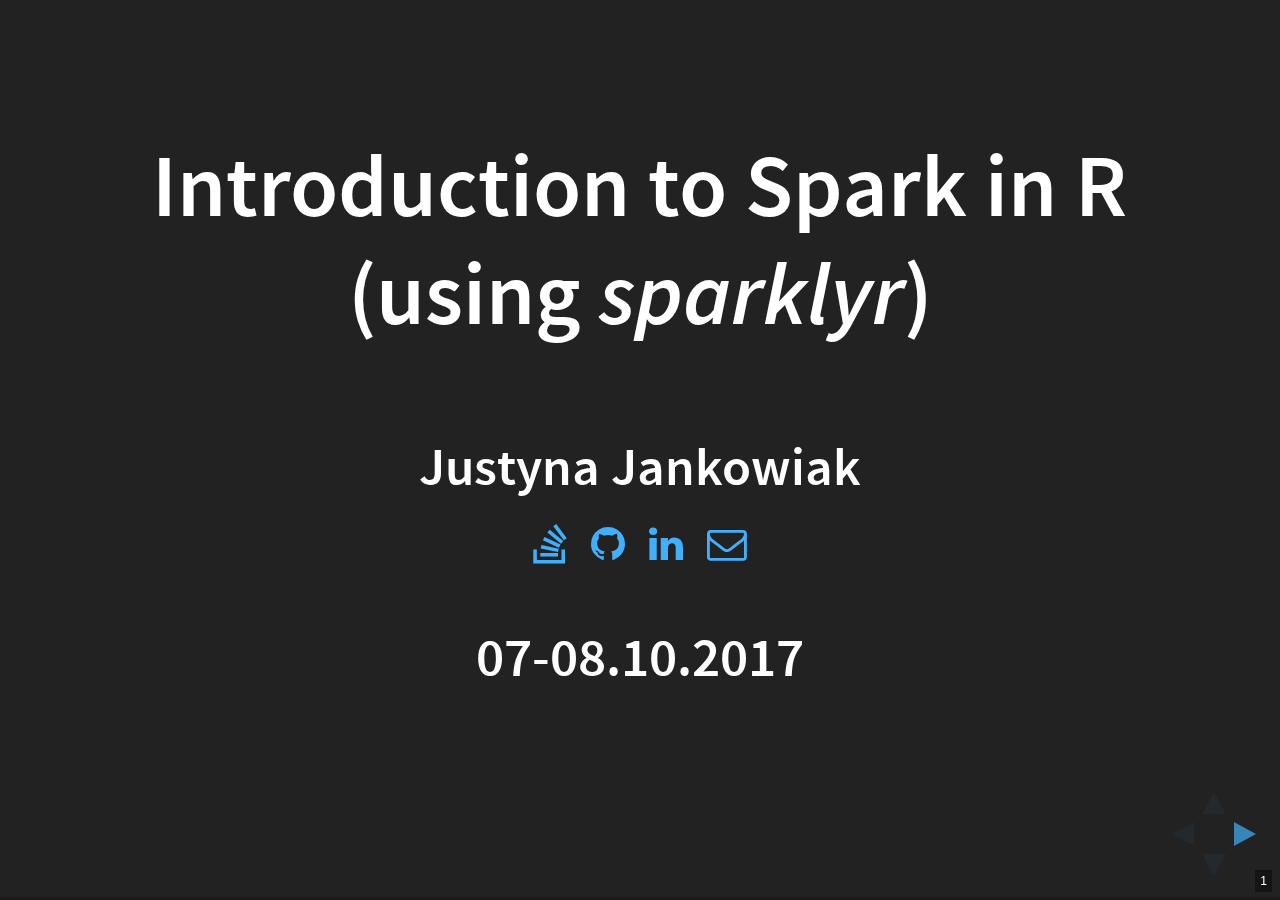
==== commit dcae2564: "working on presentation" ====
--- a/presentation/index.html
+++ b/presentation/index.html
@@ -4,7 +4,7 @@
   <meta charset="utf-8">
   <meta name="generator" content="pandoc">
   <meta name="author" content="" />
-  <title>Introduction to Spark in R</title>
+  <title>Introduction to Spark in R (using sparklyr)</title>
   <meta name="apple-mobile-web-app-capable" content="yes">
   <meta name="apple-mobile-web-app-status-bar-style" content="black-translucent">
   <meta name="viewport" content="width=device-width, initial-scale=1.0, maximum-scale=1.0, user-scalable=no, minimal-ui">
@@ -492,12 +492,88 @@
     <div class="slides">
 
 <section>
-    <h1 class="title">Introduction to Spark in R</h1>
+    <h1 class="title">Introduction to Spark in R (using <em>sparklyr</em>)</h1>
   <h1 class="subtitle"><small><br>Justyna Jankowiak</small></h1>
     <h2 class="author"><small> <a href='https://stackoverflow.com/users/3477789/jjankowiak'><i class='fa fa-stack-overflow'></i></a>   <a href='https://github.com/jjankowiak'><i class='fa fa-github'></i></a>   <a href='https://www.linkedin.com/in/justynajankowiak/'><i class='fa fa-linkedin'></i></a>   <a href='mailto:just.jankowiak@gmail.com'><i class='fa fa-envelope-o'></i></a> </small><br></h2>
     <h3 class="date">07-08.10.2017</h3>
 </section>
 
+<section><section id="what-is-spark" class="titleslide slide level1"><h1>What is Spark?</h1></section><section id="what-is-spark-1" class="slide level2">
+<h1>What is Spark?</h1>
+<p><img src="images/spark_logo.png" alt="Thanks" /></p>
+<blockquote>
+<p><strong>Apache Spark™</strong> is a fast and general engine for large-scale data processing.</p>
+</blockquote>
+<p><small> Source: <a href="https://spark.apache.org/" class="uri">https://spark.apache.org/</a> </small></p>
+</section></section>
+<section><section id="what-are-the-benefits-of-spark" class="titleslide slide level1"><h1>What are the benefits of Spark?</h1></section><section id="speed" class="slide level2">
+<h1>Speed</h1>
+<p>Spark runs programs up to 100x faster than Hadoop MapReduce in memory, or 10x faster on disk.</p>
+<p><img src="images/logistic-regression.png" alt="Thanks" /></p>
+<p><small> Source: <a href="https://spark.apache.org/" class="uri">https://spark.apache.org/</a> </small></p>
+</section><section id="ease-of-use" class="slide level2">
+<h1>Ease of use</h1>
+<p>Spark has easy-to-use APIs in Java, Scala, Python, R for operating on large datasets.</p>
+</section><section id="generality" class="slide level2">
+<h1>Generality</h1>
+<p>Spark comes packaged with higher-level libraries, including support for SQL queries, streaming data, machine learning and graph processing.</p>
+<p><img src="images/ecosystem.png" alt="Thanks" /></p>
+<p><small> Source: <a href="https://databricks.com/spark">https://databricks.com/spark/about</a> </small></p>
+</section></section>
+<section><section id="spark-ecosystem" class="titleslide slide level1"><h1>Spark Ecosystem</h1></section><section id="spark-sql-dataframes" class="slide level2">
+<h1>Spark SQL + DataFrames</h1>
+<blockquote>
+<p><strong>Spark SQL</strong> is module for working with structured data.</p>
+</blockquote>
+</section><section id="spark-sql-dataframes-1" class="slide level2">
+<h1>Spark SQL + DataFrames</h1>
+<ul>
+<li>lets you query structured data inside Spark programs, using either SQL or a familiar DataFrame API</li>
+<li>acts like distributed SQL query engine</li>
+<li>enables unmodified Hadoop Hive queries to run up to 100x faster</li>
+<li>provides industry standard JDBC and ODBC connectivity for business intelligence tools</li>
+</ul>
+</section><section id="streaming" class="slide level2">
+<h1>Streaming</h1>
+<blockquote>
+<p><strong>Spark Streaming</strong> makes it easy to build scalable fault-tolerant streaming applications.</p>
+</blockquote>
+</section><section id="streaming-1" class="slide level2">
+<h1>Streaming</h1>
+<ul>
+<li>lets you write streaming jobs the same way you write batch jobs.</li>
+<li>is fault-tolerant - recovers lost work out of the box</li>
+<li>intergrates with a wide variety of popular data sources, including HDFS, Flume, Kafka and Twitter</li>
+</ul>
+</section><section id="mllib-machine-learning" class="slide level2">
+<h1>MLlib (Machine Learning)</h1>
+<blockquote>
+<p><strong>MLlib</strong> is Apache Spark’s scalable machine learning library.</p>
+</blockquote>
+</section><section id="mllib-machine-learning-1" class="slide level2">
+<h1>MLlib (Machine Learning)</h1>
+<ul>
+<li>usable in Java, Scala, Python and R</li>
+<li>contains high-quality algorithms that leverage iteration, and can yield better results than the one-pass approximations sometimes used on MapReduce</li>
+<li>runs on existing Hadoop clusters and data</li>
+</ul>
+</section><section id="graphx-graph-computation" class="slide level2">
+<h1>GraphX (Graph Computation)</h1>
+<blockquote>
+<p><strong>GraphX</strong> is Apache Spark’s API for graphs and graph-parallel computation.</p>
+</blockquote>
+</section><section id="graphx-graph-computation-1" class="slide level2">
+<h1>GraphX (Graph Computation)</h1>
+<ul>
+<li>competes on performance with the fastest graph systems while retaining Spark’s flexibility, fault tolerance, and ease of use.</li>
+<li>comes with variety of graph algorithms</li>
+</ul>
+</section></section>
+<section><section id="spark-in-r" class="titleslide slide level1"><h1>Spark in R</h1></section><section id="sparkr" class="slide level2">
+<h1>SparkR</h1>
+</section><section id="sparklyr" class="slide level2">
+<h1>sparklyr</h1>
+</section></section>
 <section><section id="what-can-be-called-an-r-application" class="titleslide slide level1"><h1>What can be called an <br> (R) application?</h1></section><section id="what-can-be-called-an-r-application-1" class="slide level2">
 <h1>What can be called an <br> (R) application?</h1>
 <blockquote>
